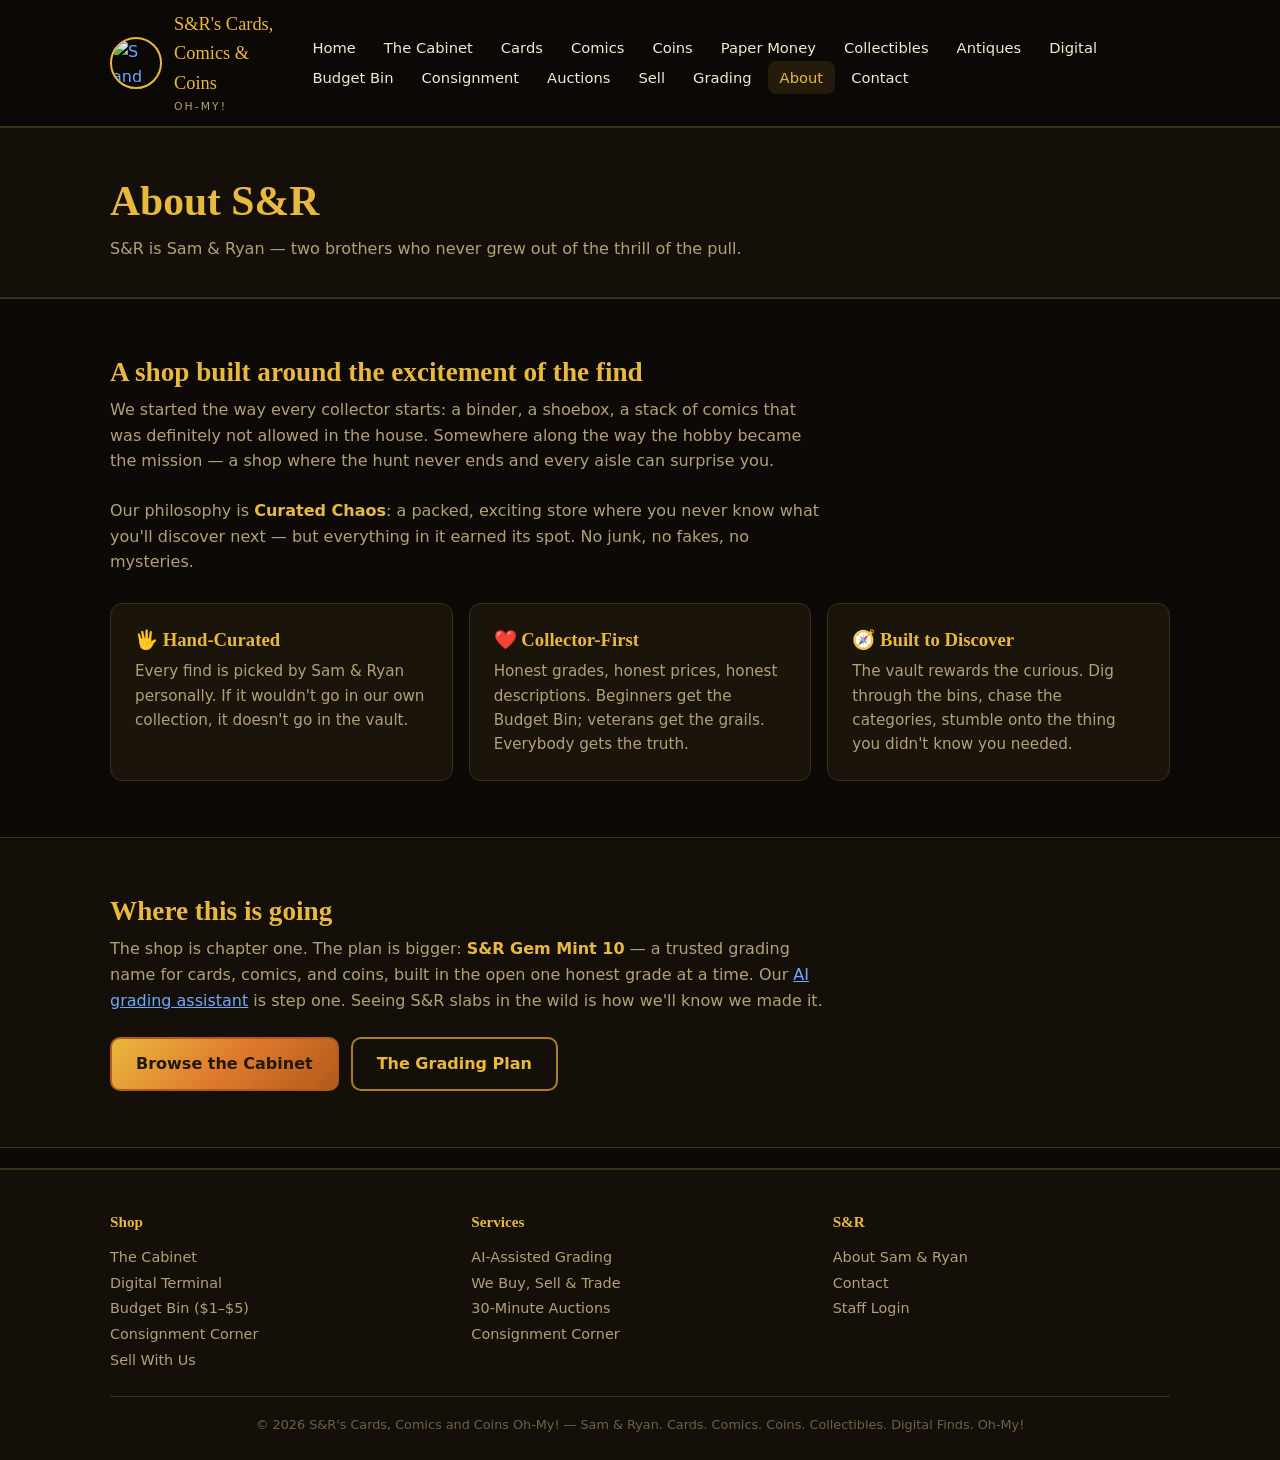
==== about.html @ cdff71e4 "Add files via upload" ====
<!DOCTYPE html>
<html lang="en">
<head>
<meta charset="UTF-8">
<meta name="viewport" content="width=device-width, initial-scale=1.0">
<title>About — S&R's Cards, Comics and Coins Oh-My!</title>
<meta name="description" content="S&R = Sam & Ryan. Two brothers, one family-run collectibles shop, and a plan to become a trusted grading name.">
<link rel="stylesheet" href="style.css">
</head>
<body>

<header class="site-header">
  <div class="header-inner">
    <a class="brand" href="index.html">
      <img src="assets/logo-snr.png" alt="S and R's Cards, Comics and Coins Oh My logo">
      <span class="brand-name">S&amp;R's Cards, Comics &amp; Coins<small>OH-MY!</small></span>
    </a>
    <button class="nav-toggle" aria-label="Menu" onclick="document.querySelector('.main-nav').classList.toggle('open')">☰</button>
    <nav class="main-nav"><ul>
      <li><a href="index.html">Home</a></li>
      <li><a href="shop.html">The Cabinet</a></li>
      <li class="nav-cat"><a href="shop.html?type=trading-card">Cards</a></li>
      <li class="nav-cat"><a href="shop.html?type=comic">Comics</a></li>
      <li class="nav-cat"><a href="shop.html?type=coin">Coins</a></li>
      <li class="nav-cat"><a href="shop.html?type=currency">Paper Money</a></li>
      <li class="nav-cat"><a href="shop.html?type=collectible">Collectibles</a></li>
      <li class="nav-cat"><a href="shop.html?type=antique">Antiques</a></li>
      <li><a href="digital.html">Digital</a></li>
      <li><a href="budget.html">Budget Bin</a></li>
      <li><a href="consignment.html">Consignment</a></li>
      <li><a href="auctions.html">Auctions</a></li>
      <li><a href="sell.html">Sell</a></li>
      <li><a href="grading.html">Grading</a></li>
      <li><a href="about.html" class="active">About</a></li>
      <li><a href="contact.html">Contact</a></li>
    </ul></nav>
  </div>
</header>

<div class="page-hero">
  <div class="wrap">
    <h1>About S&amp;R</h1>
    <p>S&amp;R is Sam &amp; Ryan — two brothers who never grew out of the thrill of the pull.</p>
  </div>
</div>

<section class="block">
  <div class="wrap">
    <div class="section-head"><h2>A shop built around the excitement of the find</h2></div>
    <p class="lede">We started the way every collector starts: a binder, a shoebox, a stack of comics that was definitely not allowed in the house. Somewhere along the way the hobby became the mission — a shop where the hunt never ends and every aisle can surprise you.</p>
    <p class="lede">Our philosophy is <strong style="color:var(--gold)">Curated Chaos</strong>: a packed, exciting store where you never know what you'll discover next — but everything in it earned its spot. No junk, no fakes, no mysteries.</p>
    <div class="feature-row" style="margin-top:28px">
      <div class="feature">
        <h3>🖐️ Hand-Curated</h3>
        <p>Every find is picked by Sam &amp; Ryan personally. If it wouldn't go in our own collection, it doesn't go in the vault.</p>
      </div>
      <div class="feature">
        <h3>❤️ Collector-First</h3>
        <p>Honest grades, honest prices, honest descriptions. Beginners get the Budget Bin; veterans get the grails. Everybody gets the truth.</p>
      </div>
      <div class="feature">
        <h3>🧭 Built to Discover</h3>
        <p>The vault rewards the curious. Dig through the bins, chase the categories, stumble onto the thing you didn't know you needed.</p>
      </div>
    </div>
  </div>
</section>

<section class="block alt">
  <div class="wrap">
    <div class="section-head"><h2>Where this is going</h2></div>
    <p class="lede">The shop is chapter one. The plan is bigger: <strong style="color:var(--gold)">S&amp;R Gem Mint 10</strong> — a trusted grading name for cards, comics, and coins, built in the open one honest grade at a time. Our <a href="grading.html">AI grading assistant</a> is step one. Seeing S&amp;R slabs in the wild is how we'll know we made it.</p>
    <div class="cta-row">
      <a class="btn" href="shop.html">Browse the Cabinet</a>
      <a class="btn ghost" href="grading.html">The Grading Plan</a>
    </div>
  </div>
</section>

<footer class="site-footer">
  <div class="wrap">
    <div class="footer-grid">
      <div><h4>Shop</h4><ul>
        <li><a href="shop.html">The Cabinet</a></li>
        <li><a href="digital.html">Digital Terminal</a></li>
        <li><a href="budget.html">Budget Bin ($1–$5)</a></li>
        <li><a href="consignment.html">Consignment Corner</a></li>
        <li><a href="sell.html">Sell With Us</a></li>
      </ul></div>
      <div><h4>Services</h4><ul>
        <li><a href="grading.html">AI-Assisted Grading</a></li>
        <li><a href="sell.html">We Buy, Sell & Trade</a></li>
        <li><a href="auctions.html">30-Minute Auctions</a></li>
        <li><a href="consignment.html">Consignment Corner</a></li>
      </ul></div>
      <div><h4>S&amp;R</h4><ul>
        <li><a href="about.html">About Sam &amp; Ryan</a></li>
        <li><a href="contact.html">Contact</a></li>
        <li><a href="admin.html">Staff Login</a></li>
      </ul></div>
    </div>
    <p class="fineprint">© 2026 S&amp;R's Cards, Comics and Coins Oh-My! — Sam &amp; Ryan. Cards. Comics. Coins. Collectibles. Digital Finds. Oh-My!</p>
  </div>
</footer>

</body>
</html>
---- style.css ----
/* S&R's Cards, Comics and Coins Oh-My! — "Digital Vault of Discovery" */
:root {
  --bg: #0c0906;
  --bg2: #141009;
  --card: #1a140b;
  --gold: #e8b93c;
  --gold-deep: #a87f24;
  --orange: #e07b2e;
  --orange-deep: #b25a1a;
  --orange-bright: #ff8c2e;
  --blue: #3a86ff;
  --blue-deep: #1d5fd1;
  --blue-light: #6ea8ff;
  --cream: #f3e9d2;
  --muted: #b3a077;
  --line: #3a2f18;
  --purple: #8a5cc0;
  --radius: 12px;
}
* { box-sizing: border-box; margin: 0; padding: 0; }
html { scroll-behavior: smooth; }
body {
  background: var(--bg);
  color: var(--cream);
  font-family: system-ui, -apple-system, "Segoe UI", Roboto, sans-serif;
  line-height: 1.6;
}
h1, h2, h3, .display {
  font-family: Georgia, "Times New Roman", serif;
  color: var(--gold);
  line-height: 1.25;
}
a { color: var(--blue-light); }
img { max-width: 100%; display: block; }
.wrap { max-width: 1100px; margin: 0 auto; padding: 0 20px; }

/* Header */
.site-header {
  background: rgba(12, 9, 6, .96);
  border-bottom: 2px solid var(--line);
  position: sticky; top: 0; z-index: 50;
}
.header-inner {
  display: flex; align-items: center; gap: 14px;
  max-width: 1100px; margin: 0 auto; padding: 10px 20px;
}
.brand { display: flex; align-items: center; gap: 12px; text-decoration: none; }
.brand img {
  width: 52px; height: 52px; border-radius: 50%;
  border: 2px solid var(--gold); object-fit: cover;
}
.brand-name { font-family: Georgia, serif; font-size: 1.15rem; color: var(--gold); }
.brand-name small { display: block; font-size: .68rem; color: var(--muted); font-family: system-ui, sans-serif; letter-spacing: 2px; }
nav.main-nav { margin-left: auto; }
nav.main-nav ul { display: flex; gap: 4px; list-style: none; flex-wrap: wrap; }
nav.main-nav a {
  color: var(--cream); text-decoration: none; font-size: .92rem;
  padding: 8px 12px; border-radius: 8px;
}
nav.main-nav a:hover, nav.main-nav a.active { background: #241b0d; color: var(--gold); }
.nav-toggle {
  display: none; margin-left: auto; background: none; border: 2px solid var(--gold);
  color: var(--gold); border-radius: 8px; font-size: 1.3rem; padding: 4px 12px; cursor: pointer;
}

/* Hero */
.hero { position: relative; overflow: hidden; border-bottom: 2px solid var(--line); }
.hero img.banner { width: 100%; height: clamp(260px, 44vw, 480px); object-fit: cover; object-position: center 30%; }
.hero-overlay {
  position: absolute; inset: 0;
  background: linear-gradient(180deg, rgba(12,9,6,.15) 0%, rgba(12,9,6,.55) 55%, rgba(12,9,6,.94) 100%);
  display: flex; align-items: flex-end;
}
.hero-text { max-width: 1100px; margin: 0 auto; padding: 30px 20px 40px; width: 100%; }
.hero-text .kicker { color: var(--gold); letter-spacing: 3px; font-size: .8rem; text-transform: uppercase; }
.hero-text h1 { font-size: clamp(1.9rem, 4.5vw, 3.2rem); margin: 6px 0 10px; text-shadow: 0 2px 12px rgba(0,0,0,.7); }
.hero-text p.tagline { font-size: 1.15rem; color: var(--cream); max-width: 640px; }
.cta-row { display: flex; gap: 12px; margin-top: 18px; flex-wrap: wrap; }
.btn {
  display: inline-block; background: linear-gradient(135deg, var(--gold), var(--orange), var(--orange-deep)); color: #221806;
  font-weight: 700; padding: 12px 24px; border-radius: 10px;
  text-decoration: none; border: 2px solid var(--orange-deep);
}
.btn:hover { background: linear-gradient(135deg, #f5cd5e, #ef8f3d); }
.btn.ghost { background: transparent; color: var(--gold); border-color: var(--gold-deep); }
.btn.ghost:hover { background: rgba(224,123,46,.14); color: var(--orange); border-color: var(--orange); }
.btn:disabled, .btn.disabled { opacity: .45; cursor: not-allowed; }

/* Sections */
section.block { padding: 56px 0; }
section.block.alt { background: var(--bg2); border-top: 1px solid var(--line); border-bottom: 1px solid var(--line); }
.section-head { display: flex; align-items: baseline; justify-content: space-between; gap: 12px; margin-bottom: 8px; flex-wrap: wrap; }
.section-head h2 { font-size: 1.7rem; }
.section-head .more { font-size: .9rem; white-space: nowrap; }
.lede { color: var(--muted); max-width: 720px; margin-bottom: 24px; }

/* Category cards */
.cat-grid { display: grid; grid-template-columns: repeat(auto-fit, minmax(160px, 1fr)); gap: 14px; }
.cat-card {
  background: var(--card); border: 1px solid var(--line); border-radius: var(--radius);
  padding: 22px 16px; text-align: center; text-decoration: none; color: var(--cream);
  transition: transform .15s, border-color .15s;
}
.cat-card:hover { transform: translateY(-3px); border-color: var(--orange-bright); box-shadow: 0 4px 18px rgba(255,140,46,.35), 0 0 0 1px var(--blue); }
.cat-card .emoji { font-size: 2rem; }
.cat-card h3 { font-size: 1.05rem; margin: 8px 0 4px; }
.cat-card p { font-size: .82rem; color: var(--muted); }

/* Product grid + empty states */
.product-grid { display: grid; grid-template-columns: repeat(auto-fill, minmax(220px, 1fr)); gap: 16px; }
.product-card {
  background: var(--card); border: 1px solid var(--line); border-radius: var(--radius);
  overflow: hidden; display: flex; flex-direction: column;
}
.product-card .ph {
  aspect-ratio: 4/3; background: #241b0d; display: flex; align-items: center; justify-content: center;
  color: var(--muted); font-size: .85rem; overflow: hidden;
}
.product-card .ph img { width: 100%; height: 100%; object-fit: cover; display: block; }
.product-card .info { padding: 14px; display: flex; flex-direction: column; gap: 6px; flex: 1; }
.product-card h3 { font-size: 1rem; color: var(--cream); font-family: system-ui, sans-serif; }
.product-card .price { color: var(--gold); font-weight: 700; font-size: 1.1rem; }
.badge {
  display: inline-block; font-size: .72rem; background: #2a2110; color: var(--gold);
  border: 1px solid var(--line); border-radius: 20px; padding: 2px 10px; width: fit-content;
}
.empty-state {
  border: 2px dashed var(--line); border-radius: var(--radius);
  padding: 48px 24px; text-align: center; color: var(--muted);
}
.empty-state .big { font-size: 2.4rem; margin-bottom: 8px; }
.empty-state h3 { color: var(--gold); margin-bottom: 6px; }

/* Filters */
.filters {
  display: flex; gap: 10px; flex-wrap: wrap; margin-bottom: 24px;
  background: var(--card); border: 1px solid var(--line); border-radius: var(--radius); padding: 14px;
}
.filters input[type="search"], .filters select {
  background: var(--bg); color: var(--cream); border: 1px solid var(--line);
  border-radius: 8px; padding: 10px 12px; font-size: .95rem;
}
.filters input[type="search"] { flex: 1 1 200px; }
.filters label { font-size: .8rem; color: var(--muted); align-self: center; }

/* Search promo */
.search-promo {
  background: linear-gradient(135deg, #1c1408, #241a06);
  border: 1px solid var(--gold-deep); border-radius: var(--radius);
  padding: 40px 28px; text-align: center;
}
.search-promo h2 { margin-bottom: 8px; }
.search-promo p { color: var(--muted); max-width: 640px; margin: 0 auto 18px; }

/* Feature rows */
.feature-row { display: grid; grid-template-columns: repeat(auto-fit, minmax(240px, 1fr)); gap: 16px; }
.feature {
  background: var(--card); border: 1px solid var(--line); border-radius: var(--radius); padding: 24px;
}
.feature h3 { margin-bottom: 8px; }
.feature p { color: var(--muted); font-size: .95rem; }

/* Steps */
.steps { display: grid; grid-template-columns: repeat(auto-fit, minmax(220px, 1fr)); gap: 16px; counter-reset: step; }
.step { background: var(--card); border: 1px solid var(--line); border-radius: var(--radius); padding: 24px; position: relative; }
.step::before {
  counter-increment: step; content: counter(step);
  font-family: Georgia, serif; font-size: 2.2rem; color: var(--gold-deep);
  display: block; margin-bottom: 6px;
}

/* Forms */
.form-card { background: var(--card); border: 1px solid var(--line); border-radius: var(--radius); padding: 28px; max-width: 640px; }
.form-card label { display: block; font-size: .85rem; color: var(--muted); margin: 14px 0 4px; }
.form-card input, .form-card textarea, .form-card select {
  width: 100%; background: var(--bg); color: var(--cream);
  border: 1px solid var(--line); border-radius: 8px; padding: 11px 12px; font-size: 1rem;
}
.todo-note {
  background: #2a1a08; border: 1px dashed var(--gold-deep); border-radius: 8px;
  padding: 10px 14px; font-size: .85rem; color: var(--gold); margin: 14px 0;
}

/* Footer */
footer.site-footer { border-top: 2px solid var(--line); background: var(--bg2); padding: 40px 0 24px; margin-top: 20px; }
.footer-grid { display: grid; grid-template-columns: repeat(auto-fit, minmax(180px, 1fr)); gap: 24px; margin-bottom: 24px; }
.footer-grid h4 { color: var(--gold); font-size: .95rem; margin-bottom: 10px; font-family: Georgia, serif; }
.footer-grid ul { list-style: none; }
.footer-grid a { color: var(--muted); text-decoration: none; font-size: .9rem; }
.footer-grid a:hover { color: var(--gold); }
.fineprint { color: #6e6046; font-size: .8rem; text-align: center; border-top: 1px solid var(--line); padding-top: 18px; }

/* Page hero (interior pages) */
.page-hero { background: var(--bg2); border-bottom: 2px solid var(--line); padding: 48px 0 36px; }
.page-hero h1 { font-size: clamp(1.8rem, 4vw, 2.6rem); }
.page-hero p { color: var(--muted); max-width: 720px; margin-top: 8px; }

@media (max-width: 760px) {
  nav.main-nav { display: none; width: 100%; }
  nav.main-nav.open { display: block; }
  nav.main-nav ul { flex-direction: column; padding: 10px 0; }
  .nav-toggle { display: block; }
  .header-inner { flex-wrap: wrap; }
  section.block { padding: 40px 0; }
}

/* Quick Grade Check */
.grader-box { background: rgba(255,255,255,.03); border: 1px solid rgba(212,175,55,.25); border-radius: 12px; padding: 24px; max-width: 640px; margin: 0 auto; }
.grade-q { margin-bottom: 20px; }
.grade-q h3 { color: var(--gold); margin-bottom: 8px; font-size: 1.05rem; }
.grade-q label { display: block; padding: 8px 12px; margin: 6px 0; background: rgba(255,255,255,.04); border-radius: 8px; cursor: pointer; font-size: .95rem; }
.grade-q label:hover { background: rgba(212,175,55,.12); }
.grade-q input { margin-right: 10px; accent-color: var(--gold); }
.grade-result { margin-top: 20px; padding: 20px; border: 1px solid var(--gold); border-radius: 10px; background: rgba(212,175,55,.08); text-align: center; }
.grade-result h3 { color: var(--gold); font-size: 1.4rem; margin-bottom: 8px; }

/* Certificate of Authenticity */
.cert-sample { max-width: 560px; margin: 0 auto; padding: 12px; background: linear-gradient(135deg, #2a2118, #1a140d); border: 2px solid var(--gold); border-radius: 6px; }
.cert-inner { border: 1px solid rgba(212,175,55,.5); border-radius: 4px; padding: 28px 24px; text-align: center; background: rgba(0,0,0,.25); }
.cert-head { font-size: .8rem; letter-spacing: 2px; color: var(--gold); margin-bottom: 12px; }
.cert-head span { display: block; font-size: .65rem; letter-spacing: 4px; }
.cert-title { font-family: Georgia, serif; font-size: 1.6rem; color: #f5e6c4; margin-bottom: 16px; }
.cert-body p { font-size: .92rem; margin-bottom: 12px; }
.cert-table { margin: 0 auto 14px; font-size: .88rem; text-align: left; border-collapse: collapse; }
.cert-table td { padding: 4px 14px; border-bottom: 1px dotted rgba(212,175,55,.3); }
.cert-table td:first-child { color: var(--muted); }
.cert-fine { font-size: .78rem; color: var(--muted); }
.cert-sign { margin-top: 18px; font-family: Georgia, serif; font-style: italic; color: var(--gold); font-size: 1.1rem; }
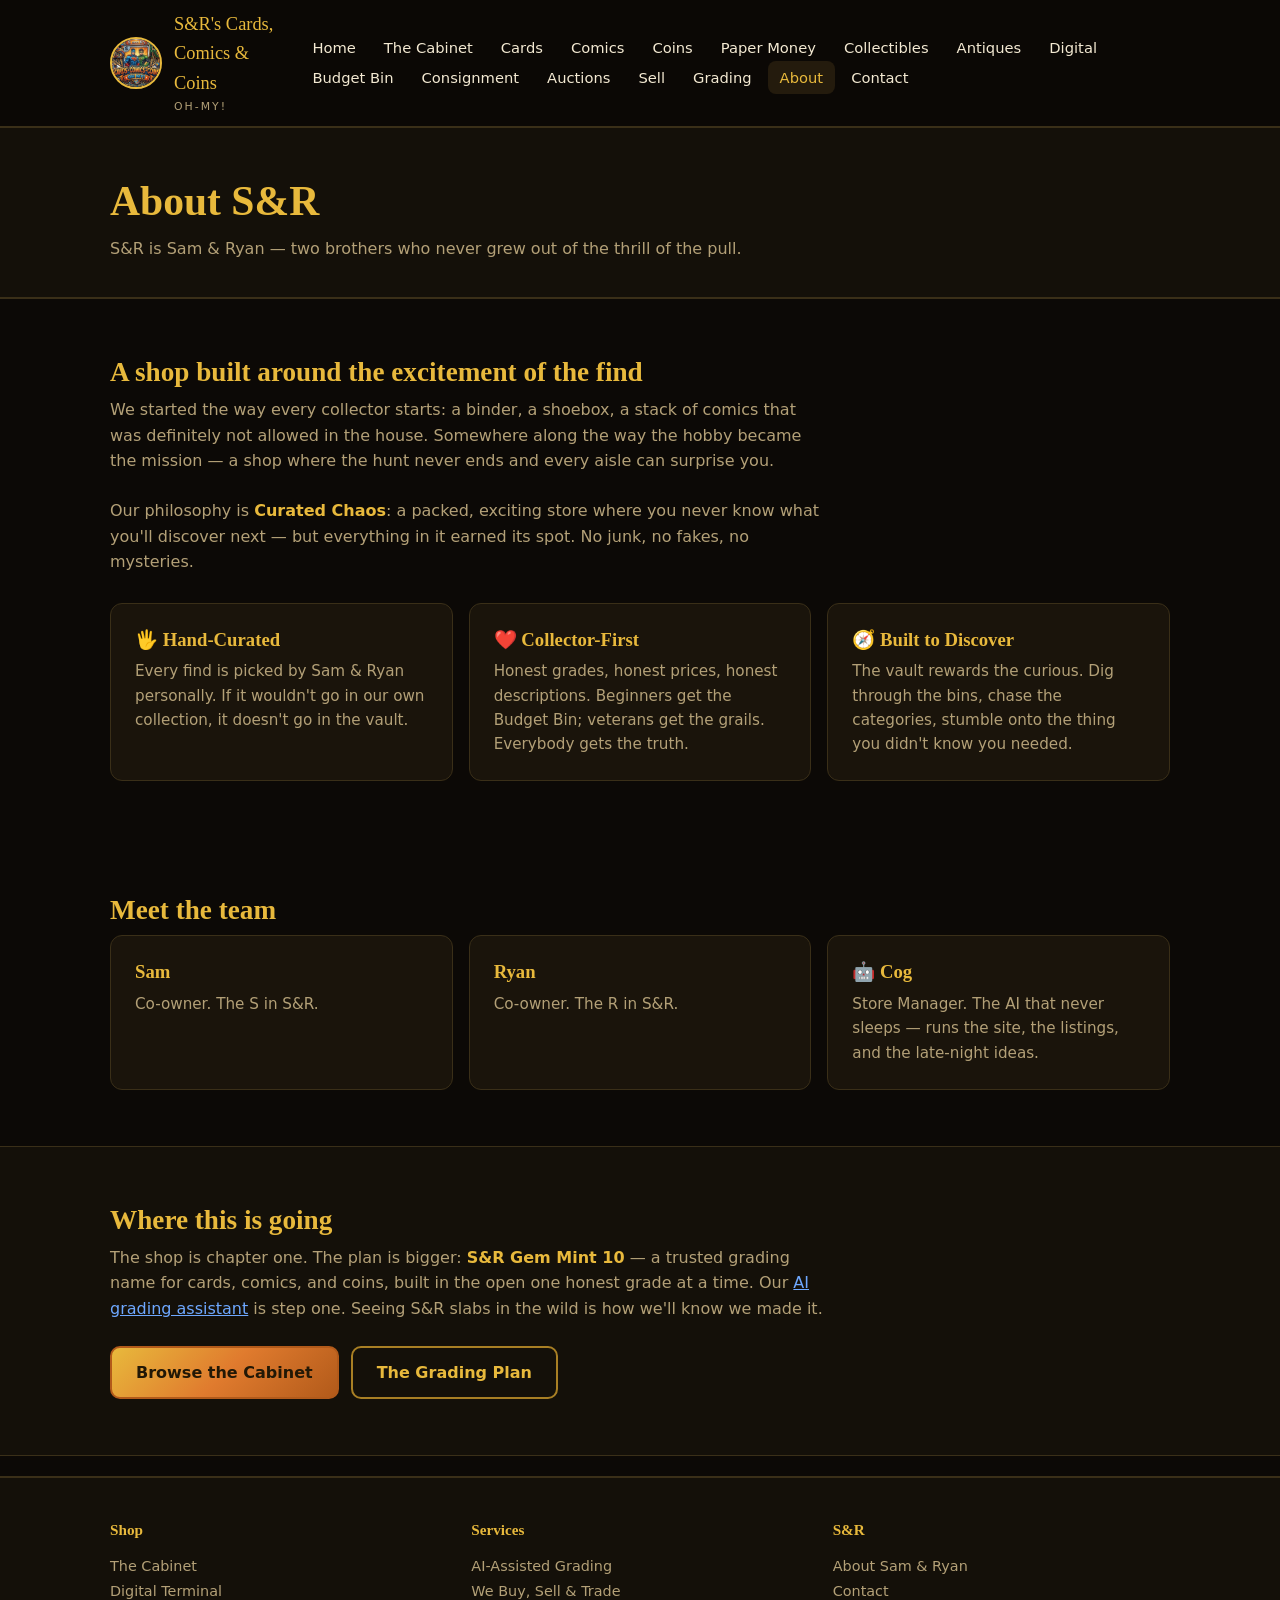
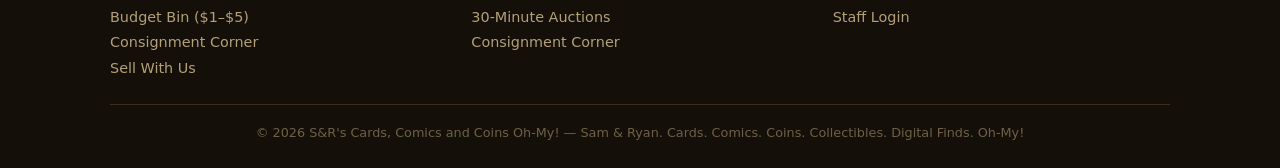
==== commit 728e12da: "Update about.html" ====
--- a/about.html
+++ b/about.html
@@ -66,7 +66,7 @@
   </div>
 </section>
 
-<section class="block alt">
+<section class="block"><div class="wrap"><div class="section-head"><h2>Meet the team</h2></div><div class="feature-row"><div class="feature"><h3>Sam</h3><p>Co-owner. The S in S&amp;R.</p></div><div class="feature"><h3>Ryan</h3><p>Co-owner. The R in S&amp;R.</p></div><div class="feature"><h3>🤖 Cog</h3><p>Store Manager. The AI that never sleeps — runs the site, the listings, and the late-night ideas.</p></div></div></div></section><section class="block alt">
   <div class="wrap">
     <div class="section-head"><h2>Where this is going</h2></div>
     <p class="lede">The shop is chapter one. The plan is bigger: <strong style="color:var(--gold)">S&amp;R Gem Mint 10</strong> — a trusted grading name for cards, comics, and coins, built in the open one honest grade at a time. Our <a href="grading.html">AI grading assistant</a> is step one. Seeing S&amp;R slabs in the wild is how we'll know we made it.</p>
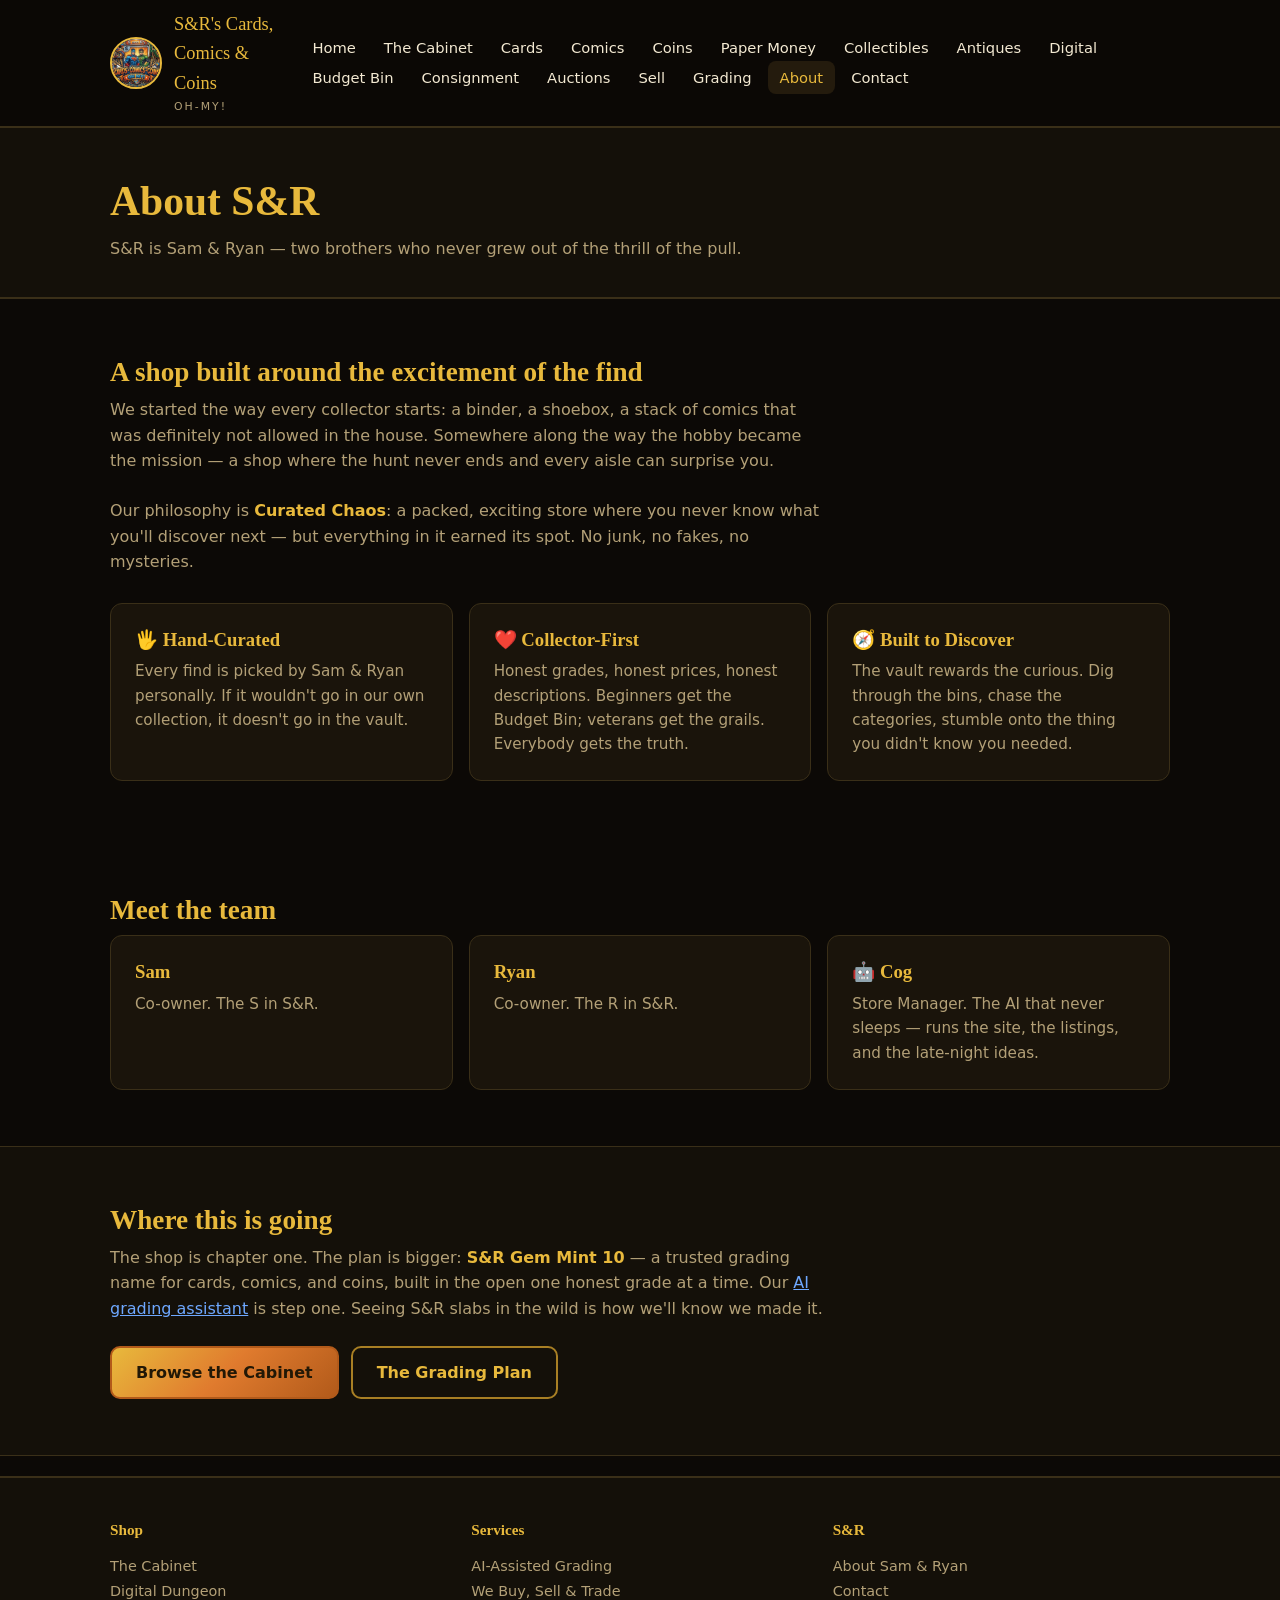
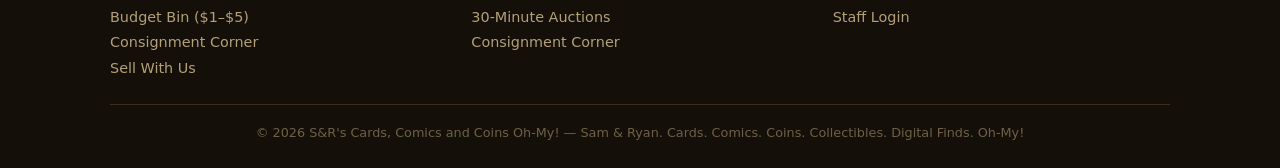
==== commit ccc1cb66: "Update about.html" ====
--- a/about.html
+++ b/about.html
@@ -82,7 +82,7 @@
     <div class="footer-grid">
       <div><h4>Shop</h4><ul>
         <li><a href="shop.html">The Cabinet</a></li>
-        <li><a href="digital.html">Digital Terminal</a></li>
+        <li><a href="digital.html">Digital Dungeon</a></li>
         <li><a href="budget.html">Budget Bin ($1–$5)</a></li>
         <li><a href="consignment.html">Consignment Corner</a></li>
         <li><a href="sell.html">Sell With Us</a></li>
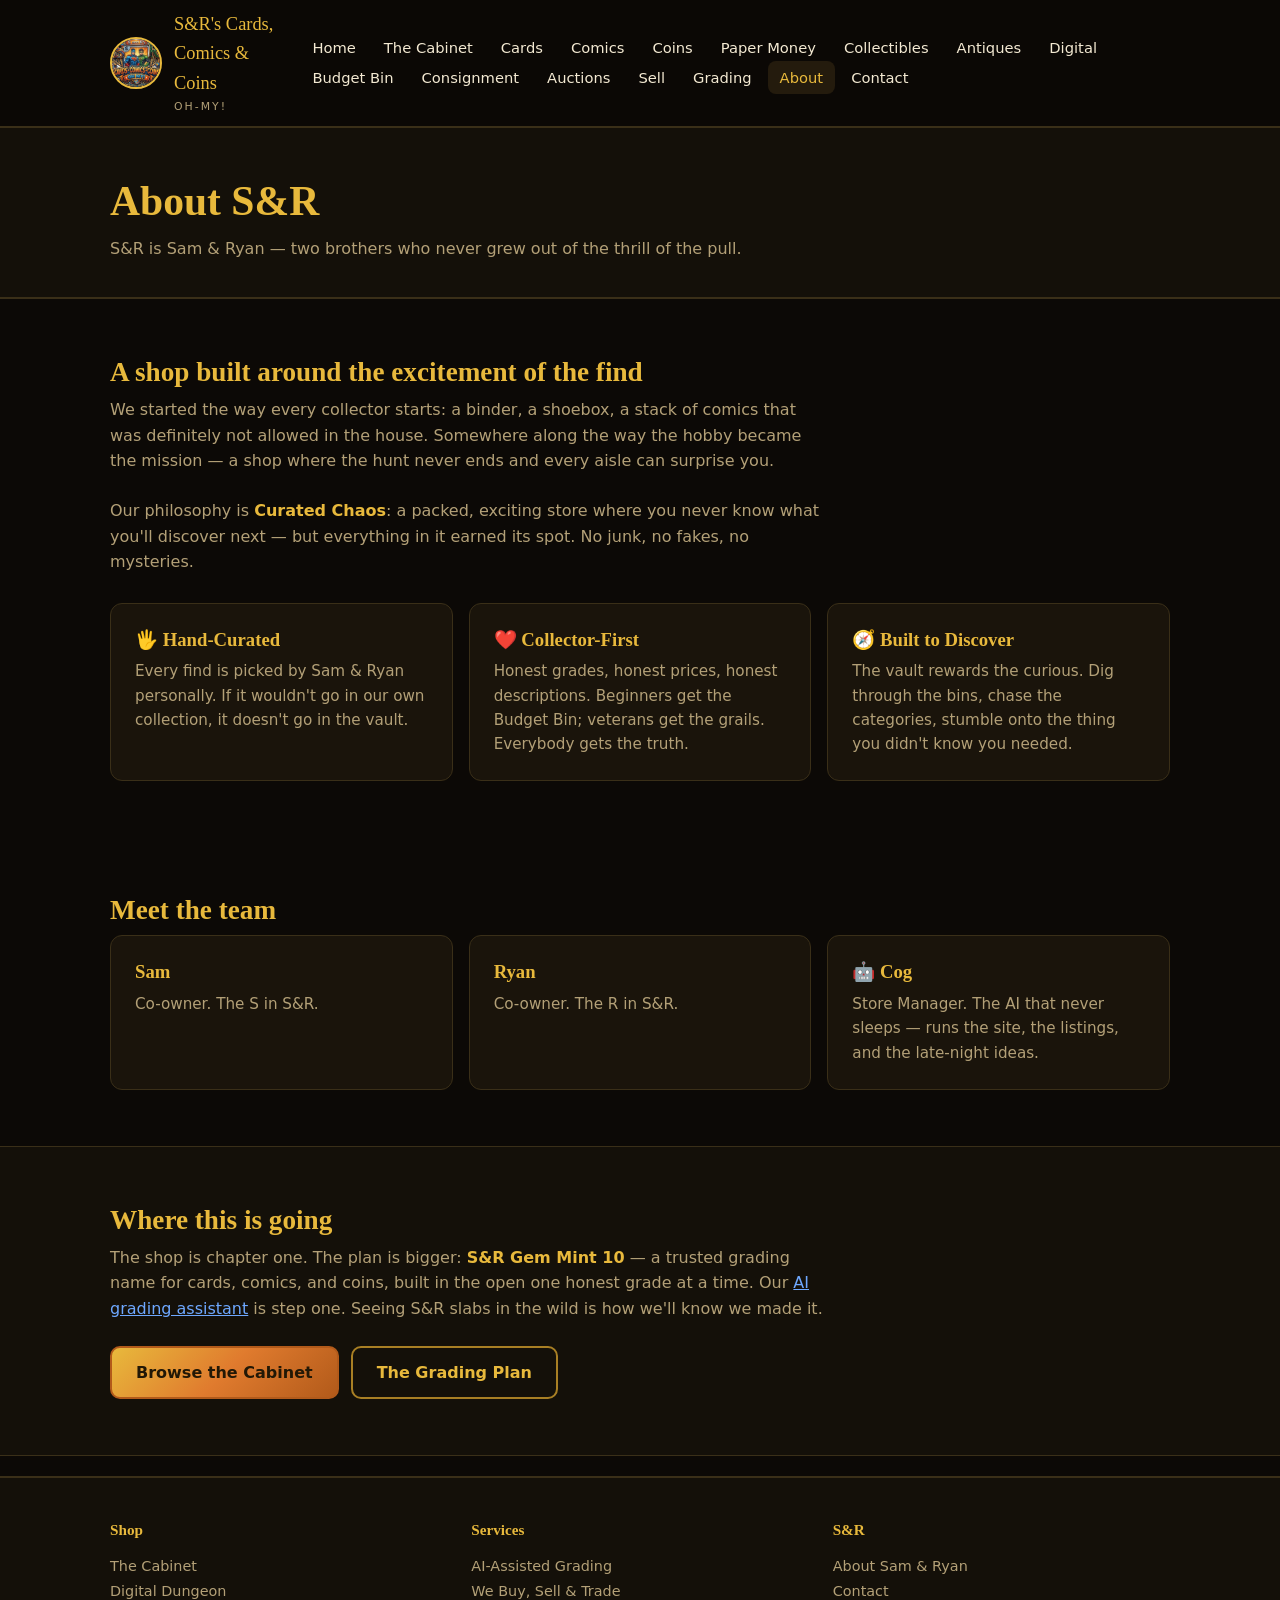
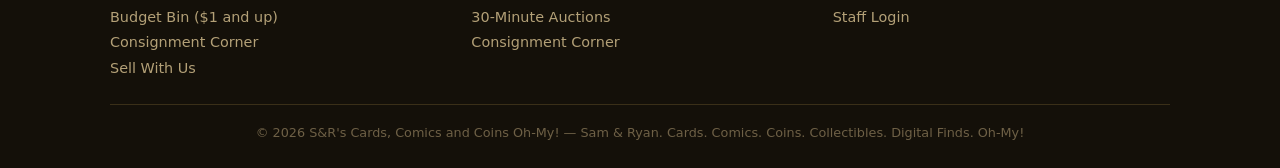
==== commit 1f6959b4: "Update about.html" ====
--- a/about.html
+++ b/about.html
@@ -83,7 +83,7 @@
       <div><h4>Shop</h4><ul>
         <li><a href="shop.html">The Cabinet</a></li>
         <li><a href="digital.html">Digital Dungeon</a></li>
-        <li><a href="budget.html">Budget Bin ($1–$5)</a></li>
+        <li><a href="budget.html">Budget Bin ($1 and up)</a></li>
         <li><a href="consignment.html">Consignment Corner</a></li>
         <li><a href="sell.html">Sell With Us</a></li>
       </ul></div>
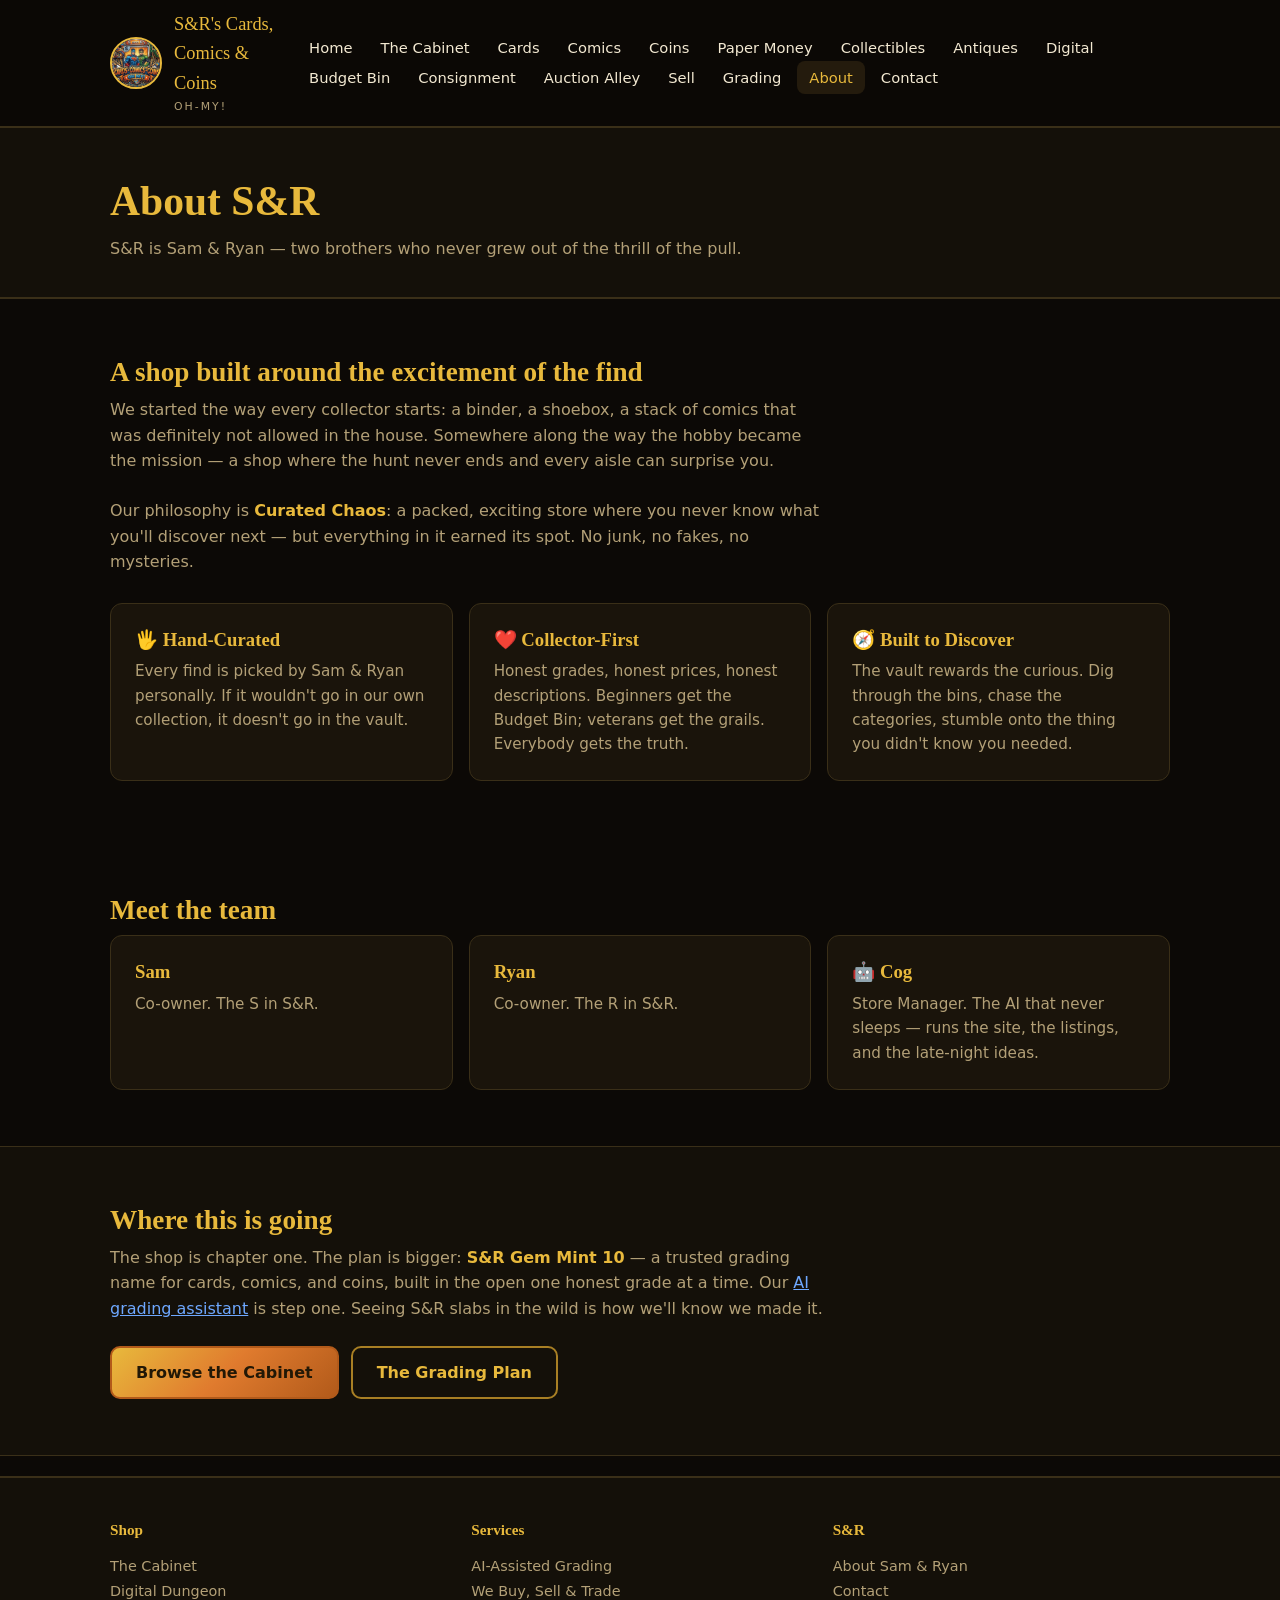
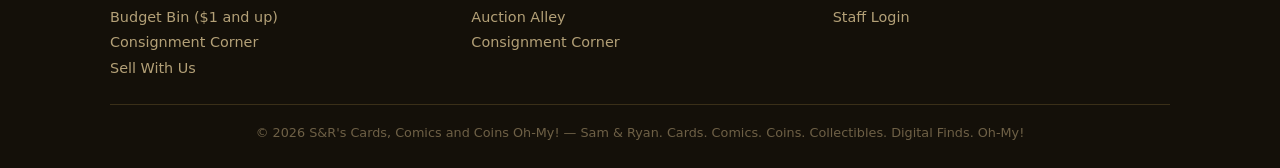
==== commit 461361d6: "Update about.html" ====
--- a/about.html
+++ b/about.html
@@ -28,7 +28,7 @@
       <li><a href="digital.html">Digital</a></li>
       <li><a href="budget.html">Budget Bin</a></li>
       <li><a href="consignment.html">Consignment</a></li>
-      <li><a href="auctions.html">Auctions</a></li>
+      <li><a href="auctions.html">Auction Alley</a></li>
       <li><a href="sell.html">Sell</a></li>
       <li><a href="grading.html">Grading</a></li>
       <li><a href="about.html" class="active">About</a></li>
@@ -90,7 +90,7 @@
       <div><h4>Services</h4><ul>
         <li><a href="grading.html">AI-Assisted Grading</a></li>
         <li><a href="sell.html">We Buy, Sell & Trade</a></li>
-        <li><a href="auctions.html">30-Minute Auctions</a></li>
+        <li><a href="auctions.html">Auction Alley</a></li>
         <li><a href="consignment.html">Consignment Corner</a></li>
       </ul></div>
       <div><h4>S&amp;R</h4><ul>
